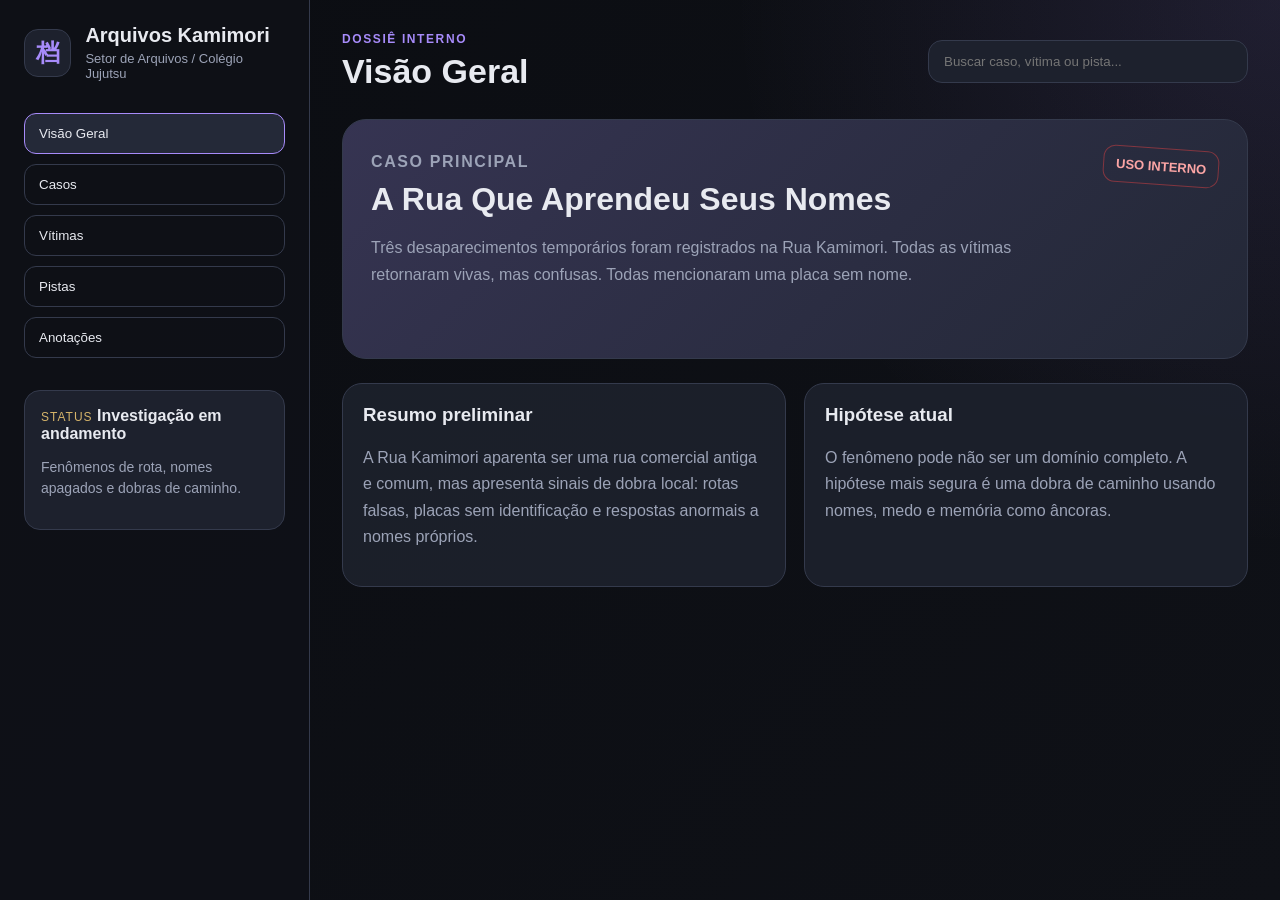
==== index.html @ 518b0f82 "teste 1" ====
<!DOCTYPE html>
<html lang="pt-BR">
<head>
  <meta charset="UTF-8" />
  <meta name="viewport" content="width=device-width, initial-scale=1.0" />
  <title>Arquivos Kamimori</title>
  <link rel="stylesheet" href="style.css" />
</head>
<body>
  <div class="page-shell">
    <aside class="sidebar">
      <div class="brand">
        <span class="brand-mark">档</span>
        <div>
          <h1>Arquivos Kamimori</h1>
          <p>Setor de Arquivos / Colégio Jujutsu</p>
        </div>
      </div>

      <nav class="menu">
        <button class="menu-btn active" data-view="overview">Visão Geral</button>
        <button class="menu-btn" data-view="cases">Casos</button>
        <button class="menu-btn" data-view="victims">Vítimas</button>
        <button class="menu-btn" data-view="clues">Pistas</button>
        <button class="menu-btn" data-view="notes">Anotações</button>
      </nav>

      <div class="status-card">
        <span class="status-label">Status</span>
        <strong>Investigação em andamento</strong>
        <p>Fenômenos de rota, nomes apagados e dobras de caminho.</p>
      </div>
    </aside>

    <main class="content">
      <header class="topbar">
        <div>
          <p class="eyebrow">Dossiê interno</p>
          <h2 id="view-title">Visão Geral</h2>
        </div>

        <div class="search-box">
          <input id="searchInput" type="text" placeholder="Buscar caso, vítima ou pista..." />
        </div>
      </header>

      <section id="overview" class="view active-view">
        <div class="hero-card">
          <div class="hero-text">
            <p class="eyebrow">Caso principal</p>
            <h3>A Rua Que Aprendeu Seus Nomes</h3>
            <p>
              Três desaparecimentos temporários foram registrados na Rua Kamimori.
              Todas as vítimas retornaram vivas, mas confusas. Todas mencionaram
              uma placa sem nome.
            </p>
          </div>
          <div class="hero-stamp">USO INTERNO</div>
        </div>

        <div class="grid two">
          <article class="panel">
            <h3>Resumo preliminar</h3>
            <p>
              A Rua Kamimori aparenta ser uma rua comercial antiga e comum, mas
              apresenta sinais de dobra local: rotas falsas, placas sem identificação
              e respostas anormais a nomes próprios.
            </p>
          </article>

          <article class="panel">
            <h3>Hipótese atual</h3>
            <p>
              O fenômeno pode não ser um domínio completo. A hipótese mais segura é
              uma dobra de caminho usando nomes, medo e memória como âncoras.
            </p>
          </article>
        </div>
      </section>

      <section id="cases" class="view">
        <div id="caseList" class="card-list"></div>
      </section>

      <section id="victims" class="view">
        <div id="victimList" class="card-list"></div>
      </section>

      <section id="clues" class="view">
        <div id="clueList" class="card-list"></div>
      </section>

      <section id="notes" class="view">
        <article class="document">
          <p class="eyebrow">Anotação recuperada</p>
          <h3>Papel encontrado nos restos da Loja Sem Nome</h3>

          <blockquote>
            Se esta anotação chegou até alguém,<br />
            a Rua Kamimori já começou a aprender.<br /><br />

            As dobras não são portas.<br />
            São erros de caminho.<br /><br />

            Se ouvir seu nome,<br />
            não responda.<br />
            Se vir uma placa vazia,<br />
            não siga sozinho.<br /><br />

            A loja não estava aqui ontem.<br />
            Hoje ela está.<br />
            Amanhã talvez esteja em outro lugar.
          </blockquote>

          <p>
            A anotação não parece ter sido produzida pela maldição. O texto é técnico,
            organizado e indica observação prévia do local.
          </p>
        </article>
      </section>
    </main>
  </div>

  <script src="script.js"></script>
</body>
</html>
---- style.css ----
:root {
  --bg: #0f1117;
  --bg-soft: #171a23;
  --panel: #1d212d;
  --panel-2: #242938;
  --text: #e8eaf0;
  --muted: #9ca3b7;
  --line: #343a4c;
  --accent: #a78bfa;
  --danger: #ef4444;
  --gold: #d6b46a;
}

* {
  box-sizing: border-box;
}

body {
  margin: 0;
  font-family: Arial, Helvetica, sans-serif;
  color: var(--text);
  background:
    radial-gradient(circle at top right, rgba(167, 139, 250, 0.12), transparent 35%),
    linear-gradient(135deg, #0b0d12, var(--bg));
  min-height: 100vh;
}

.page-shell {
  display: grid;
  grid-template-columns: 310px 1fr;
  min-height: 100vh;
}

.sidebar {
  border-right: 1px solid var(--line);
  background: rgba(15, 17, 23, 0.92);
  padding: 24px;
  position: sticky;
  top: 0;
  height: 100vh;
}

.brand {
  display: flex;
  gap: 14px;
  align-items: center;
  margin-bottom: 32px;
}

.brand-mark {
  width: 48px;
  height: 48px;
  display: grid;
  place-items: center;
  border: 1px solid var(--line);
  border-radius: 14px;
  background: var(--panel);
  color: var(--accent);
  font-size: 24px;
  font-weight: bold;
}

.brand h1 {
  margin: 0;
  font-size: 20px;
}

.brand p {
  margin: 4px 0 0;
  color: var(--muted);
  font-size: 13px;
}

.menu {
  display: grid;
  gap: 10px;
}

.menu-btn {
  border: 1px solid var(--line);
  background: transparent;
  color: var(--text);
  padding: 12px 14px;
  border-radius: 12px;
  text-align: left;
  cursor: pointer;
  transition: 0.2s;
}

.menu-btn:hover,
.menu-btn.active {
  background: var(--panel-2);
  border-color: var(--accent);
}

.status-card {
  margin-top: 32px;
  padding: 16px;
  border: 1px solid var(--line);
  border-radius: 16px;
  background: var(--panel);
}

.status-label {
  color: var(--gold);
  font-size: 12px;
  text-transform: uppercase;
  letter-spacing: 1px;
}

.status-card p {
  color: var(--muted);
  font-size: 14px;
  line-height: 1.5;
}

.content {
  padding: 32px;
}

.topbar {
  display: flex;
  justify-content: space-between;
  gap: 24px;
  align-items: center;
  margin-bottom: 28px;
}

.eyebrow {
  margin: 0 0 6px;
  color: var(--accent);
  text-transform: uppercase;
  letter-spacing: 1.6px;
  font-size: 12px;
  font-weight: bold;
}

h2, h3 {
  margin-top: 0;
}

#view-title {
  font-size: 34px;
  margin-bottom: 0;
}

.search-box input {
  width: 320px;
  max-width: 100%;
  padding: 13px 15px;
  border-radius: 14px;
  border: 1px solid var(--line);
  background: var(--panel);
  color: var(--text);
  outline: none;
}

.search-box input:focus {
  border-color: var(--accent);
}

.view {
  display: none;
}

.active-view {
  display: block;
}

.hero-card {
  min-height: 240px;
  padding: 28px;
  border-radius: 24px;
  border: 1px solid var(--line);
  background:
    linear-gradient(135deg, rgba(167, 139, 250, 0.18), rgba(36, 41, 56, 0.85)),
    var(--panel);
  display: flex;
  justify-content: space-between;
  gap: 24px;
  margin-bottom: 24px;
}

.hero-text {
  max-width: 680px;
}

.hero-text h3 {
  font-size: 32px;
  margin-bottom: 12px;
}

.hero-text p {
  color: var(--muted);
  font-size: 16px;
  line-height: 1.7;
}

.hero-stamp {
  align-self: flex-start;
  border: 1px solid rgba(239, 68, 68, 0.45);
  color: #fca5a5;
  padding: 10px 12px;
  border-radius: 12px;
  transform: rotate(4deg);
  font-weight: bold;
  font-size: 13px;
}

.grid.two {
  display: grid;
  grid-template-columns: repeat(2, 1fr);
  gap: 18px;
}

.panel,
.case-card,
.document {
  border: 1px solid var(--line);
  background: rgba(29, 33, 45, 0.88);
  border-radius: 20px;
  padding: 20px;
}

.panel p,
.case-card p,
.document p {
  color: var(--muted);
  line-height: 1.65;
}

.card-list {
  display: grid;
  gap: 16px;
}

.case-card {
  display: grid;
  gap: 10px;
}

.case-meta {
  display: flex;
  flex-wrap: wrap;
  gap: 8px;
}

.tag {
  display: inline-flex;
  padding: 5px 9px;
  border-radius: 999px;
  background: rgba(167, 139, 250, 0.14);
  border: 1px solid rgba(167, 139, 250, 0.35);
  color: #ddd6fe;
  font-size: 12px;
}

.danger {
  background: rgba(239, 68, 68, 0.12);
  border-color: rgba(239, 68, 68, 0.35);
  color: #fecaca;
}

.document blockquote {
  margin: 18px 0;
  padding: 18px;
  border-left: 4px solid var(--accent);
  background: #11131b;
  color: #e5e7eb;
  line-height: 1.7;
  border-radius: 10px;
}

@media (max-width: 880px) {
  .page-shell {
    grid-template-columns: 1fr;
  }

  .sidebar {
    position: relative;
    height: auto;
  }

  .topbar {
    flex-direction: column;
    align-items: stretch;
  }

  .search-box input {
    width: 100%;
  }

  .grid.two {
    grid-template-columns: 1fr;
  }

  .hero-card {
    flex-direction: column;
  }
}
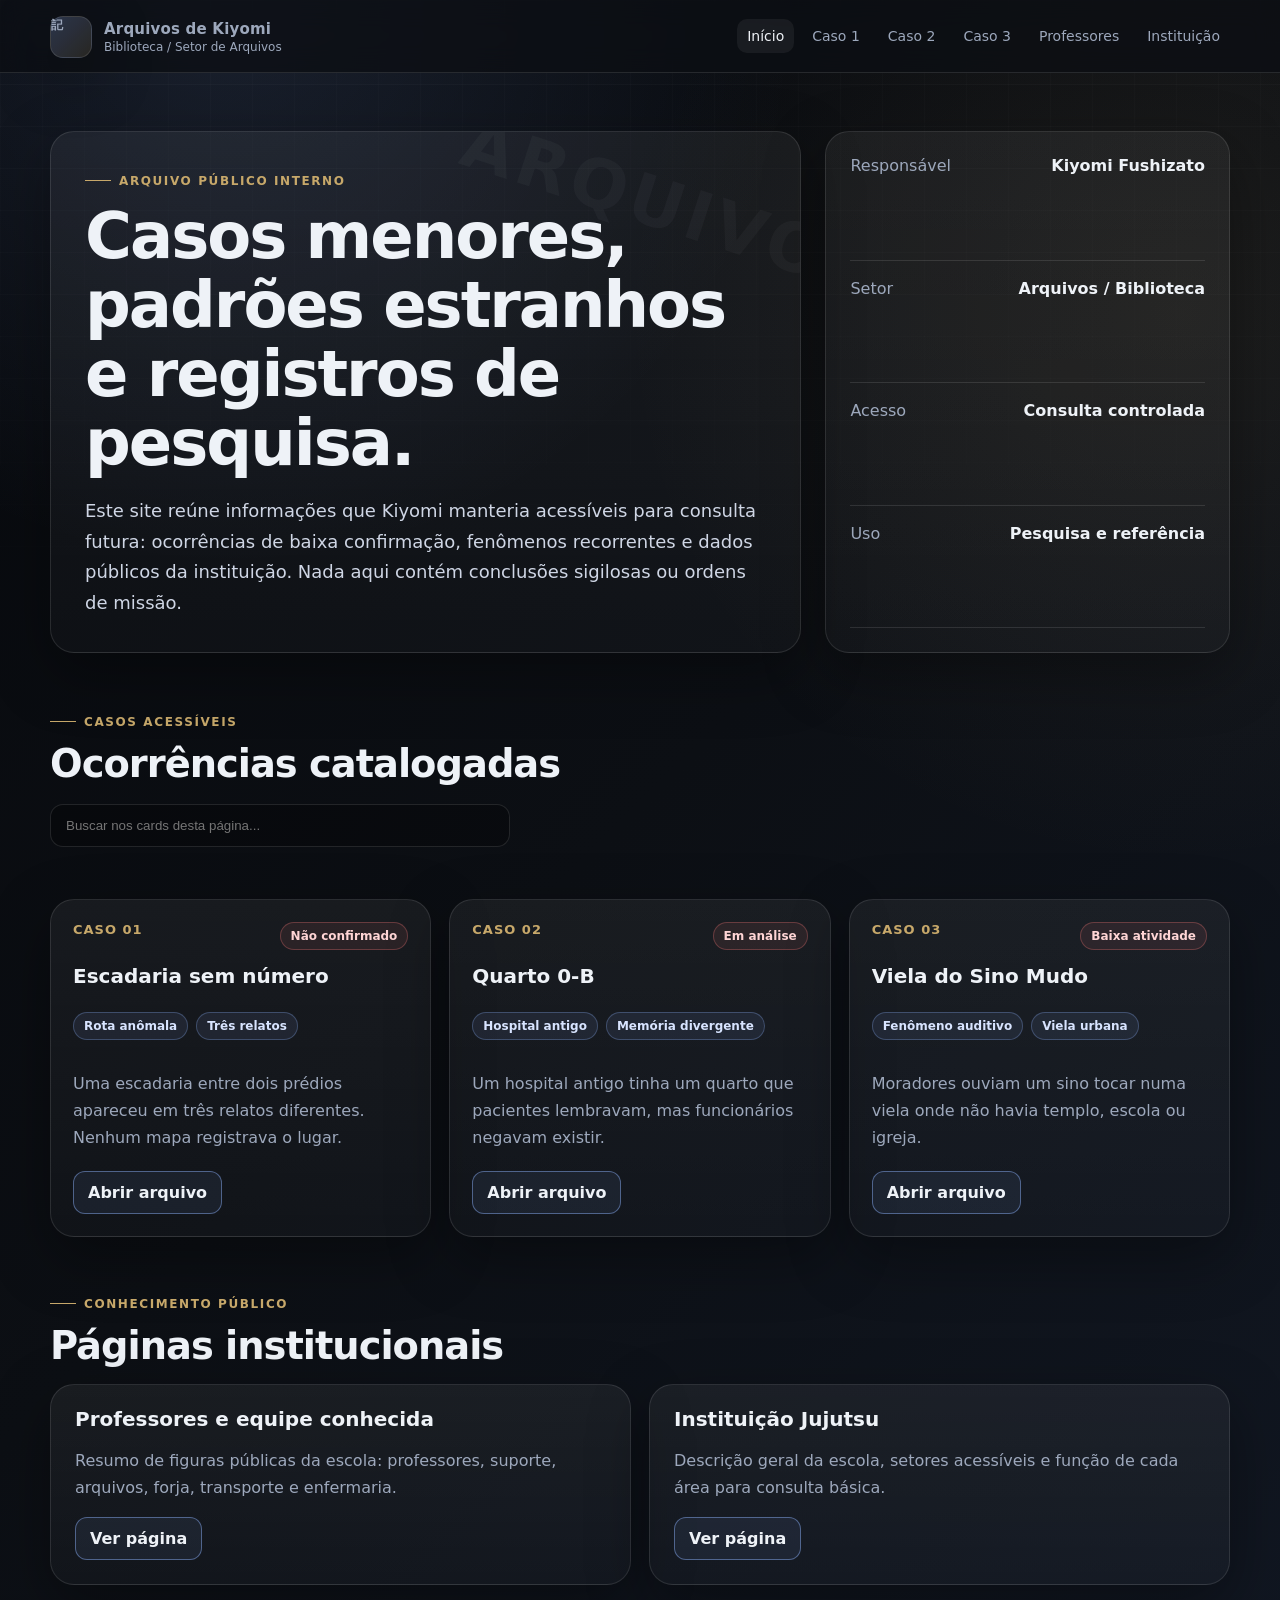
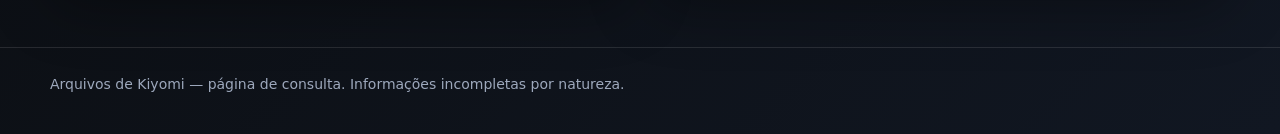
==== commit 457c0a56: "mais site" ====
--- a/index.html
+++ b/index.html
@@ -3,124 +3,121 @@
 <head>
   <meta charset="UTF-8" />
   <meta name="viewport" content="width=device-width, initial-scale=1.0" />
-  <title>Arquivos Kamimori</title>
-  <link rel="stylesheet" href="style.css" />
+  <title>Arquivos de Kiyomi</title>
+  <link rel="stylesheet" href="assets/css/style.css" />
 </head>
 <body>
-  <div class="page-shell">
-    <aside class="sidebar">
-      <div class="brand">
-        <span class="brand-mark">档</span>
-        <div>
-          <h1>Arquivos Kamimori</h1>
-          <p>Setor de Arquivos / Colégio Jujutsu</p>
-        </div>
+  <header class="top-nav">
+    <div class="nav-inner">
+      <a class="brand" href="index.html">
+        <span class="brand-mark">記</span>
+        <span><strong>Arquivos de Kiyomi</strong><span>Biblioteca / Setor de Arquivos</span></span>
+      </a>
+      <nav class="nav-links">
+        <a href="index.html">Início</a>
+        <a href="casos/escadaria-sem-numero.html">Caso 1</a>
+        <a href="casos/quarto-0b.html">Caso 2</a>
+        <a href="casos/viela-do-sino-mudo.html">Caso 3</a>
+        <a href="publico/professores.html">Professores</a>
+        <a href="publico/instituicao.html">Instituição</a>
+      </nav>
+    </div>
+  </header>
+
+  <main class="site-shell">
+    <section class="hero">
+      <div class="hero-card">
+        <p class="kicker">Arquivo público interno</p>
+        <h1>Casos menores, padrões estranhos e registros de pesquisa.</h1>
+        <p class="lead">
+          Este site reúne informações que Kiyomi manteria acessíveis para consulta futura:
+          ocorrências de baixa confirmação, fenômenos recorrentes e dados públicos da instituição.
+          Nada aqui contém conclusões sigilosas ou ordens de missão.
+        </p>
       </div>
 
-      <nav class="menu">
-        <button class="menu-btn active" data-view="overview">Visão Geral</button>
-        <button class="menu-btn" data-view="cases">Casos</button>
-        <button class="menu-btn" data-view="victims">Vítimas</button>
-        <button class="menu-btn" data-view="clues">Pistas</button>
-        <button class="menu-btn" data-view="notes">Anotações</button>
-      </nav>
+      <aside class="side-card">
+        <div class="status-line"><span>Responsável</span><span>Kiyomi Fushizato</span></div>
+        <div class="status-line"><span>Setor</span><span>Arquivos / Biblioteca</span></div>
+        <div class="status-line"><span>Acesso</span><span>Consulta controlada</span></div>
+        <div class="status-line"><span>Uso</span><span>Pesquisa e referência</span></div>
+      </aside>
+    </section>
 
-      <div class="status-card">
-        <span class="status-label">Status</span>
-        <strong>Investigação em andamento</strong>
-        <p>Fenômenos de rota, nomes apagados e dobras de caminho.</p>
+    <section class="section">
+      <p class="kicker">Casos acessíveis</p>
+      <h2>Ocorrências catalogadas</h2>
+      <div class="search-wrap">
+        <input data-search type="text" placeholder="Buscar nos cards desta página..." />
       </div>
-    </aside>
+    </section>
 
-    <main class="content">
-      <header class="topbar">
-        <div>
-          <p class="eyebrow">Dossiê interno</p>
-          <h2 id="view-title">Visão Geral</h2>
+    <section class="section grid three">
+      <article class="case-card" data-search-card>
+        <div class="card-top">
+          <span class="case-id">CASO 01</span>
+          <span class="tag warn">Não confirmado</span>
         </div>
+        <h3>Escadaria sem número</h3>
+        <div class="tag-row">
+          <span class="tag">Rota anômala</span>
+          <span class="tag">Três relatos</span>
+        </div>
+        <p>Uma escadaria entre dois prédios apareceu em três relatos diferentes. Nenhum mapa registrava o lugar.</p>
+        <a class="btn" href="casos/escadaria-sem-numero.html">Abrir arquivo</a>
+      </article>
 
-        <div class="search-box">
-          <input id="searchInput" type="text" placeholder="Buscar caso, vítima ou pista..." />
+      <article class="case-card" data-search-card>
+        <div class="card-top">
+          <span class="case-id">CASO 02</span>
+          <span class="tag warn">Em análise</span>
         </div>
-      </header>
+        <h3>Quarto 0-B</h3>
+        <div class="tag-row">
+          <span class="tag">Hospital antigo</span>
+          <span class="tag">Memória divergente</span>
+        </div>
+        <p>Um hospital antigo tinha um quarto que pacientes lembravam, mas funcionários negavam existir.</p>
+        <a class="btn" href="casos/quarto-0b.html">Abrir arquivo</a>
+      </article>
 
-      <section id="overview" class="view active-view">
-        <div class="hero-card">
-          <div class="hero-text">
-            <p class="eyebrow">Caso principal</p>
-            <h3>A Rua Que Aprendeu Seus Nomes</h3>
-            <p>
-              Três desaparecimentos temporários foram registrados na Rua Kamimori.
-              Todas as vítimas retornaram vivas, mas confusas. Todas mencionaram
-              uma placa sem nome.
-            </p>
-          </div>
-          <div class="hero-stamp">USO INTERNO</div>
+      <article class="case-card" data-search-card>
+        <div class="card-top">
+          <span class="case-id">CASO 03</span>
+          <span class="tag warn">Baixa atividade</span>
         </div>
+        <h3>Viela do Sino Mudo</h3>
+        <div class="tag-row">
+          <span class="tag">Fenômeno auditivo</span>
+          <span class="tag">Viela urbana</span>
+        </div>
+        <p>Moradores ouviam um sino tocar numa viela onde não havia templo, escola ou igreja.</p>
+        <a class="btn" href="casos/viela-do-sino-mudo.html">Abrir arquivo</a>
+      </article>
+    </section>
 
-        <div class="grid two">
-          <article class="panel">
-            <h3>Resumo preliminar</h3>
-            <p>
-              A Rua Kamimori aparenta ser uma rua comercial antiga e comum, mas
-              apresenta sinais de dobra local: rotas falsas, placas sem identificação
-              e respostas anormais a nomes próprios.
-            </p>
-          </article>
+    <section class="section">
+      <p class="kicker">Conhecimento público</p>
+      <h2>Páginas institucionais</h2>
+      <div class="grid two">
+        <article class="panel" data-search-card>
+          <h3>Professores e equipe conhecida</h3>
+          <p>Resumo de figuras públicas da escola: professores, suporte, arquivos, forja, transporte e enfermaria.</p>
+          <a class="btn" href="publico/professores.html">Ver página</a>
+        </article>
+        <article class="panel" data-search-card>
+          <h3>Instituição Jujutsu</h3>
+          <p>Descrição geral da escola, setores acessíveis e função de cada área para consulta básica.</p>
+          <a class="btn" href="publico/instituicao.html">Ver página</a>
+        </article>
+      </div>
+    </section>
+  </main>
 
-          <article class="panel">
-            <h3>Hipótese atual</h3>
-            <p>
-              O fenômeno pode não ser um domínio completo. A hipótese mais segura é
-              uma dobra de caminho usando nomes, medo e memória como âncoras.
-            </p>
-          </article>
-        </div>
-      </section>
+  <footer class="footer">
+    <div class="site-shell">Arquivos de Kiyomi — página de consulta. Informações incompletas por natureza.</div>
+  </footer>
 
-      <section id="cases" class="view">
-        <div id="caseList" class="card-list"></div>
-      </section>
-
-      <section id="victims" class="view">
-        <div id="victimList" class="card-list"></div>
-      </section>
-
-      <section id="clues" class="view">
-        <div id="clueList" class="card-list"></div>
-      </section>
-
-      <section id="notes" class="view">
-        <article class="document">
-          <p class="eyebrow">Anotação recuperada</p>
-          <h3>Papel encontrado nos restos da Loja Sem Nome</h3>
-
-          <blockquote>
-            Se esta anotação chegou até alguém,<br />
-            a Rua Kamimori já começou a aprender.<br /><br />
-
-            As dobras não são portas.<br />
-            São erros de caminho.<br /><br />
-
-            Se ouvir seu nome,<br />
-            não responda.<br />
-            Se vir uma placa vazia,<br />
-            não siga sozinho.<br /><br />
-
-            A loja não estava aqui ontem.<br />
-            Hoje ela está.<br />
-            Amanhã talvez esteja em outro lugar.
-          </blockquote>
-
-          <p>
-            A anotação não parece ter sido produzida pela maldição. O texto é técnico,
-            organizado e indica observação prévia do local.
-          </p>
-        </article>
-      </section>
-    </main>
-  </div>
-
-  <script src="script.js"></script>
+  <script src="assets/js/app.js"></script>
 </body>
 </html>
--- a/assets/css/style.css
+++ b/assets/css/style.css
@@ -0,0 +1,378 @@
+:root {
+  --bg: #0c0f14;
+  --bg2: #121722;
+  --panel: #181f2c;
+  --panel2: #202838;
+  --paper: #e8dfcf;
+  --paper-dark: #cdbf9c;
+  --text: #eef2f7;
+  --muted: #9da8bc;
+  --line: rgba(255,255,255,.11);
+  --accent: #8fb3ff;
+  --accent2: #c7a86a;
+  --danger: #d96b6b;
+  --ok: #80d6a3;
+  --shadow: 0 20px 60px rgba(0,0,0,.35);
+}
+
+* { box-sizing: border-box; }
+
+html { scroll-behavior: smooth; }
+
+body {
+  margin: 0;
+  min-height: 100vh;
+  font-family: Inter, system-ui, -apple-system, BlinkMacSystemFont, "Segoe UI", sans-serif;
+  color: var(--text);
+  background:
+    radial-gradient(circle at 18% 0%, rgba(143,179,255,.13), transparent 28%),
+    radial-gradient(circle at 92% 18%, rgba(199,168,106,.09), transparent 30%),
+    linear-gradient(135deg, #07090d 0%, var(--bg) 48%, #111722 100%);
+}
+
+body::before {
+  content: "";
+  position: fixed;
+  inset: 0;
+  pointer-events: none;
+  background-image:
+    linear-gradient(rgba(255,255,255,.035) 1px, transparent 1px),
+    linear-gradient(90deg, rgba(255,255,255,.025) 1px, transparent 1px);
+  background-size: 42px 42px;
+  mask-image: linear-gradient(to bottom, rgba(0,0,0,.7), transparent 80%);
+}
+
+.site-shell {
+  width: min(1180px, calc(100% - 36px));
+  margin: 0 auto;
+}
+
+.top-nav {
+  position: sticky;
+  top: 0;
+  z-index: 10;
+  backdrop-filter: blur(14px);
+  background: rgba(12,15,20,.78);
+  border-bottom: 1px solid var(--line);
+}
+
+.nav-inner {
+  width: min(1180px, calc(100% - 36px));
+  margin: 0 auto;
+  min-height: 72px;
+  display: flex;
+  align-items: center;
+  justify-content: space-between;
+  gap: 18px;
+}
+
+.brand {
+  display: flex;
+  align-items: center;
+  gap: 12px;
+  text-decoration: none;
+  color: var(--text);
+}
+
+.brand-mark {
+  width: 42px;
+  height: 42px;
+  border-radius: 13px;
+  display: grid;
+  place-items: center;
+  background: linear-gradient(135deg, rgba(143,179,255,.23), rgba(199,168,106,.15));
+  border: 1px solid var(--line);
+  color: var(--accent);
+  font-weight: 900;
+  box-shadow: var(--shadow);
+}
+
+.brand strong { display: block; font-size: 15px; letter-spacing: .2px; }
+.brand span { display: block; font-size: 12px; color: var(--muted); margin-top: 2px; }
+
+.nav-links {
+  display: flex;
+  align-items: center;
+  gap: 8px;
+  flex-wrap: wrap;
+  justify-content: flex-end;
+}
+
+.nav-links a {
+  color: var(--muted);
+  text-decoration: none;
+  font-size: 14px;
+  padding: 9px 10px;
+  border-radius: 10px;
+  transition: .18s ease;
+}
+
+.nav-links a:hover,
+.nav-links a.active {
+  color: var(--text);
+  background: rgba(255,255,255,.06);
+}
+
+.hero {
+  padding: 58px 0 28px;
+  display: grid;
+  grid-template-columns: minmax(0, 1.3fr) minmax(320px, .7fr);
+  gap: 24px;
+  align-items: stretch;
+}
+
+.hero-card,
+.side-card,
+.panel,
+.case-card,
+.dossier,
+.table-card {
+  border: 1px solid var(--line);
+  background: linear-gradient(180deg, rgba(255,255,255,.055), rgba(255,255,255,.025));
+  border-radius: 24px;
+  box-shadow: var(--shadow);
+}
+
+.hero-card {
+  padding: 34px;
+  position: relative;
+  overflow: hidden;
+}
+
+.hero-card::after {
+  content: "ARQUIVO";
+  position: absolute;
+  right: -35px;
+  top: 28px;
+  transform: rotate(18deg);
+  font-size: 68px;
+  font-weight: 900;
+  color: rgba(255,255,255,.035);
+  letter-spacing: 4px;
+}
+
+.kicker {
+  display: inline-flex;
+  align-items: center;
+  gap: 8px;
+  color: var(--accent2);
+  font-size: 12px;
+  font-weight: 800;
+  letter-spacing: 1.6px;
+  text-transform: uppercase;
+  margin: 0 0 14px;
+}
+
+.kicker::before {
+  content: "";
+  width: 26px;
+  height: 1px;
+  background: var(--accent2);
+}
+
+h1, h2, h3 { margin: 0; line-height: 1.08; }
+h1 { font-size: clamp(34px, 5vw, 64px); letter-spacing: -2px; }
+h2 { font-size: clamp(26px, 3vw, 42px); letter-spacing: -1px; margin-bottom: 18px; }
+h3 { font-size: 20px; margin-bottom: 10px; }
+
+.lead {
+  color: #cfd6e5;
+  font-size: 18px;
+  line-height: 1.7;
+  max-width: 760px;
+  margin: 18px 0 0;
+}
+
+.side-card {
+  padding: 24px;
+  display: grid;
+  gap: 18px;
+}
+
+.status-line {
+  display: flex;
+  justify-content: space-between;
+  gap: 14px;
+  padding-bottom: 14px;
+  border-bottom: 1px solid var(--line);
+}
+
+.status-line span:first-child { color: var(--muted); }
+.status-line span:last-child { color: var(--text); font-weight: 700; text-align: right; }
+
+.section { padding: 26px 0; }
+
+.grid {
+  display: grid;
+  gap: 18px;
+}
+
+.grid.three { grid-template-columns: repeat(3, 1fr); }
+.grid.two { grid-template-columns: repeat(2, 1fr); }
+
+.panel { padding: 24px; }
+.panel p, .case-card p, .dossier p, .dossier li, .table-card p {
+  color: var(--muted);
+  line-height: 1.7;
+}
+
+.case-card {
+  padding: 22px;
+  display: flex;
+  flex-direction: column;
+  min-height: 250px;
+}
+
+.case-card .card-top {
+  display: flex;
+  justify-content: space-between;
+  gap: 12px;
+  align-items: flex-start;
+  margin-bottom: 16px;
+}
+
+.case-id {
+  color: var(--accent2);
+  font-weight: 900;
+  font-size: 13px;
+  letter-spacing: 1px;
+}
+
+.case-card p { margin-bottom: 20px; }
+
+.tag-row { display: flex; flex-wrap: wrap; gap: 8px; margin: 14px 0; }
+.tag {
+  display: inline-flex;
+  align-items: center;
+  border: 1px solid rgba(143,179,255,.28);
+  background: rgba(143,179,255,.09);
+  color: #d8e4ff;
+  border-radius: 999px;
+  padding: 6px 10px;
+  font-size: 12px;
+  font-weight: 700;
+}
+.tag.warn { border-color: rgba(217,107,107,.35); background: rgba(217,107,107,.10); color: #ffd5d5; }
+.tag.ok { border-color: rgba(128,214,163,.35); background: rgba(128,214,163,.10); color: #d7ffe5; }
+
+.btn {
+  margin-top: auto;
+  display: inline-flex;
+  width: fit-content;
+  align-items: center;
+  justify-content: center;
+  gap: 8px;
+  color: var(--text);
+  text-decoration: none;
+  border: 1px solid rgba(143,179,255,.45);
+  border-radius: 12px;
+  padding: 11px 14px;
+  background: rgba(143,179,255,.08);
+  font-weight: 800;
+  transition: .18s ease;
+}
+.btn:hover { transform: translateY(-1px); background: rgba(143,179,255,.14); }
+
+.page-title { padding: 48px 0 20px; }
+.page-title .lead { max-width: 850px; }
+
+.dossier {
+  padding: 28px;
+  margin: 20px 0 32px;
+}
+
+.dossier-header {
+  border-bottom: 1px solid var(--line);
+  padding-bottom: 20px;
+  margin-bottom: 22px;
+  display: flex;
+  justify-content: space-between;
+  gap: 18px;
+}
+
+.dossier-code {
+  font-family: ui-monospace, SFMono-Regular, Menlo, Consolas, monospace;
+  color: var(--accent2);
+  font-size: 13px;
+  font-weight: 900;
+}
+
+.meta-grid {
+  display: grid;
+  grid-template-columns: repeat(4, 1fr);
+  gap: 10px;
+  margin: 18px 0 22px;
+}
+
+.meta-item {
+  border: 1px solid var(--line);
+  border-radius: 16px;
+  background: rgba(0,0,0,.18);
+  padding: 14px;
+}
+
+.meta-item span { display: block; color: var(--muted); font-size: 12px; margin-bottom: 6px; }
+.meta-item strong { display: block; color: var(--text); font-size: 14px; }
+
+.note-box {
+  border: 1px solid rgba(199,168,106,.35);
+  background: rgba(199,168,106,.08);
+  border-radius: 18px;
+  padding: 18px;
+  margin: 18px 0;
+}
+
+.quote {
+  padding: 18px;
+  border-left: 4px solid var(--accent);
+  background: rgba(0,0,0,.2);
+  border-radius: 14px;
+  color: #dce5f7;
+  line-height: 1.7;
+}
+
+.table-card { padding: 22px; overflow-x: auto; }
+table { width: 100%; border-collapse: collapse; min-width: 680px; }
+th, td { text-align: left; padding: 14px; border-bottom: 1px solid var(--line); vertical-align: top; }
+th { color: var(--accent2); font-size: 12px; letter-spacing: 1px; text-transform: uppercase; }
+td { color: var(--muted); line-height: 1.55; }
+
+.footer {
+  border-top: 1px solid var(--line);
+  margin-top: 36px;
+  padding: 28px 0 42px;
+  color: var(--muted);
+  font-size: 14px;
+}
+
+.search-wrap {
+  display: flex;
+  gap: 10px;
+  margin: 20px 0 0;
+}
+
+.search-wrap input {
+  width: min(460px, 100%);
+  border: 1px solid var(--line);
+  background: rgba(0,0,0,.25);
+  color: var(--text);
+  padding: 13px 15px;
+  border-radius: 13px;
+  outline: none;
+}
+
+.search-wrap input:focus { border-color: var(--accent); }
+
+@media (max-width: 900px) {
+  .hero, .grid.three, .grid.two { grid-template-columns: 1fr; }
+  .nav-inner { align-items: flex-start; flex-direction: column; padding: 14px 0; }
+  .nav-links { justify-content: flex-start; }
+  .meta-grid { grid-template-columns: repeat(2, 1fr); }
+}
+
+@media (max-width: 560px) {
+  .site-shell, .nav-inner { width: min(100% - 24px, 1180px); }
+  .hero-card, .dossier { padding: 22px; }
+  .meta-grid { grid-template-columns: 1fr; }
+  h1 { font-size: 38px; }
+}
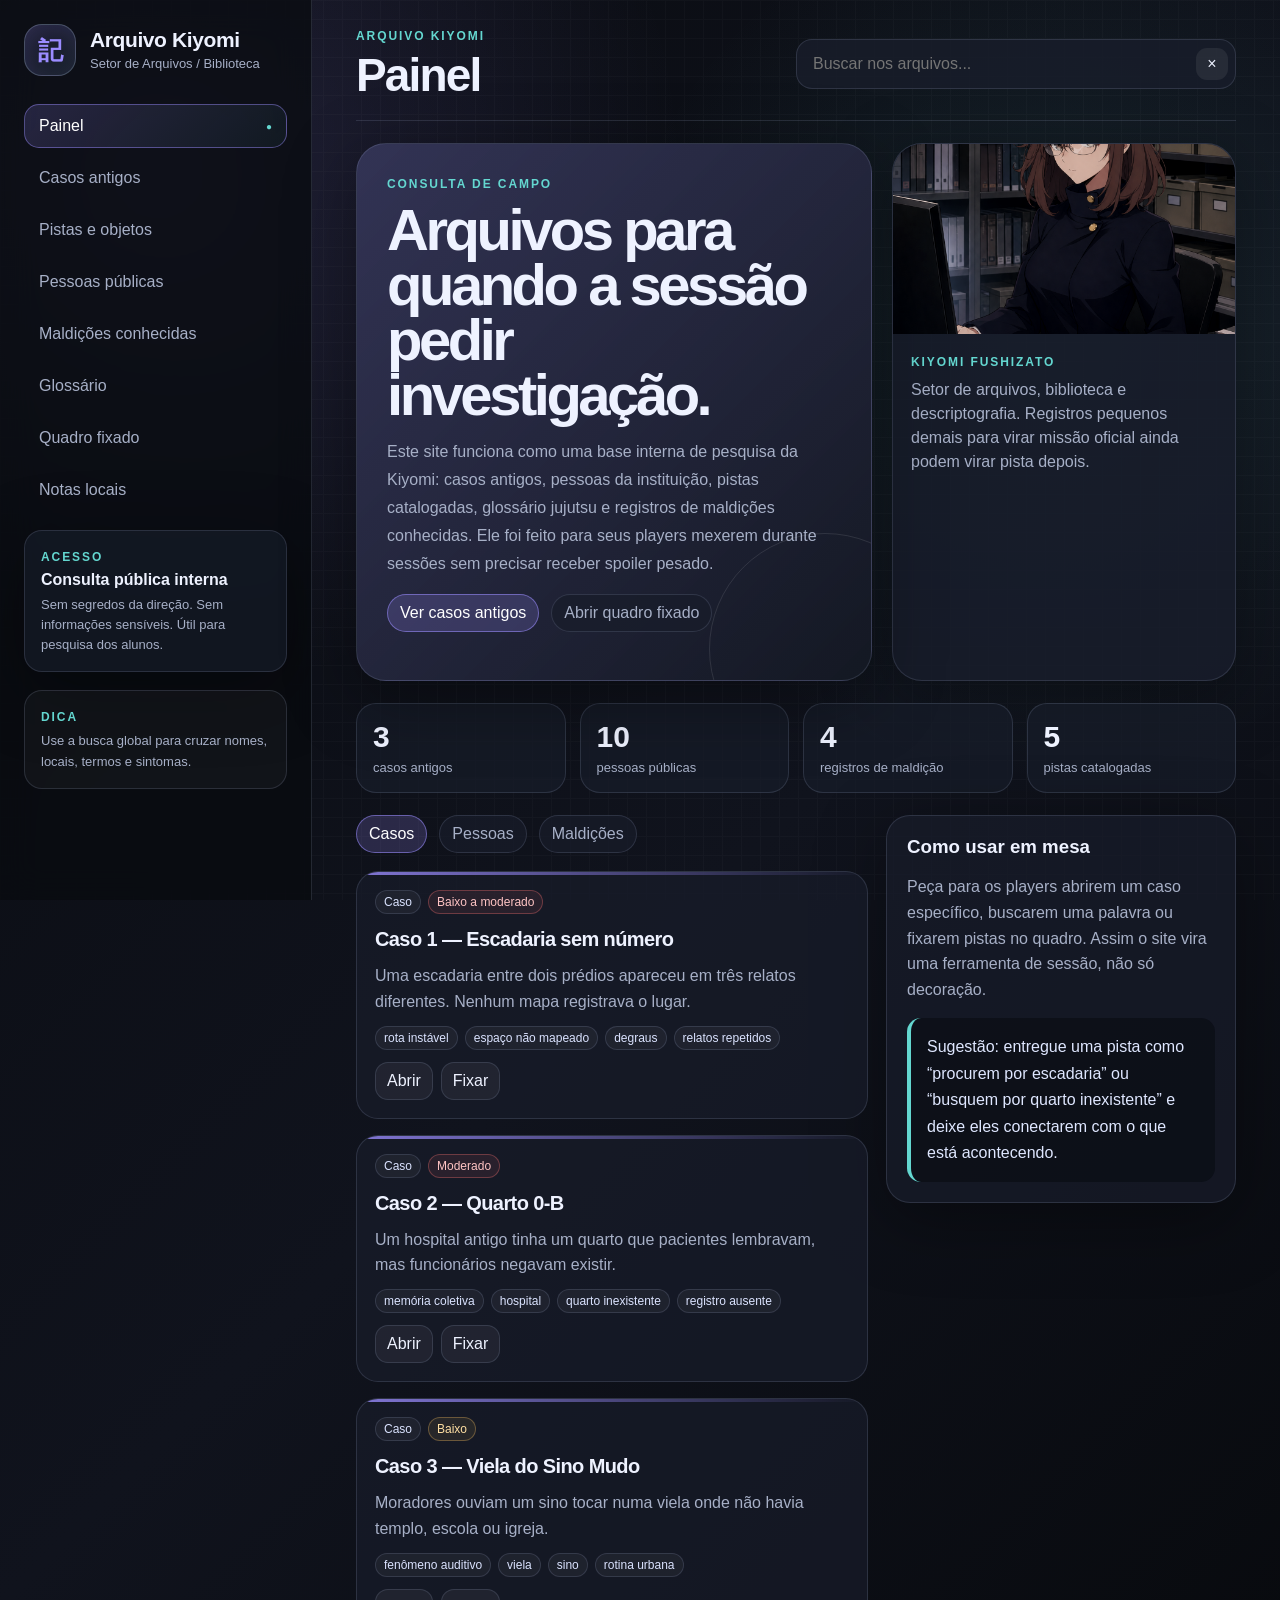
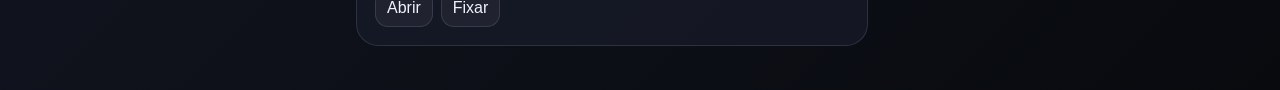
==== commit d4ed673b: "tentar abrangir?" ====
--- a/index.html
+++ b/index.html
@@ -3,121 +3,70 @@
 <head>
   <meta charset="UTF-8" />
   <meta name="viewport" content="width=device-width, initial-scale=1.0" />
-  <title>Arquivos de Kiyomi</title>
+  <title>Arquivo Kiyomi — Colégio Jujutsu</title>
   <link rel="stylesheet" href="assets/css/style.css" />
 </head>
 <body>
-  <header class="top-nav">
-    <div class="nav-inner">
-      <a class="brand" href="index.html">
-        <span class="brand-mark">記</span>
-        <span><strong>Arquivos de Kiyomi</strong><span>Biblioteca / Setor de Arquivos</span></span>
-      </a>
-      <nav class="nav-links">
-        <a href="index.html">Início</a>
-        <a href="casos/escadaria-sem-numero.html">Caso 1</a>
-        <a href="casos/quarto-0b.html">Caso 2</a>
-        <a href="casos/viela-do-sino-mudo.html">Caso 3</a>
-        <a href="publico/professores.html">Professores</a>
-        <a href="publico/instituicao.html">Instituição</a>
-      </nav>
-    </div>
-  </header>
-
-  <main class="site-shell">
-    <section class="hero">
-      <div class="hero-card">
-        <p class="kicker">Arquivo público interno</p>
-        <h1>Casos menores, padrões estranhos e registros de pesquisa.</h1>
-        <p class="lead">
-          Este site reúne informações que Kiyomi manteria acessíveis para consulta futura:
-          ocorrências de baixa confirmação, fenômenos recorrentes e dados públicos da instituição.
-          Nada aqui contém conclusões sigilosas ou ordens de missão.
-        </p>
+  <div class="noise"></div>
+  <div class="app-shell">
+    <aside class="sidebar" id="sidebar">
+      <div class="brand">
+        <div class="brand-mark">記</div>
+        <div>
+          <h1>Arquivo Kiyomi</h1>
+          <p>Setor de Arquivos / Biblioteca</p>
+        </div>
       </div>
 
-      <aside class="side-card">
-        <div class="status-line"><span>Responsável</span><span>Kiyomi Fushizato</span></div>
-        <div class="status-line"><span>Setor</span><span>Arquivos / Biblioteca</span></div>
-        <div class="status-line"><span>Acesso</span><span>Consulta controlada</span></div>
-        <div class="status-line"><span>Uso</span><span>Pesquisa e referência</span></div>
-      </aside>
-    </section>
+      <button class="mobile-close" id="closeSidebar">Fechar</button>
 
-    <section class="section">
-      <p class="kicker">Casos acessíveis</p>
-      <h2>Ocorrências catalogadas</h2>
-      <div class="search-wrap">
-        <input data-search type="text" placeholder="Buscar nos cards desta página..." />
+      <nav class="nav-list" id="navList">
+        <a href="#/inicio" class="nav-link" data-route="inicio">Painel</a>
+        <a href="#/casos" class="nav-link" data-route="casos">Casos antigos</a>
+        <a href="#/pistas" class="nav-link" data-route="pistas">Pistas e objetos</a>
+        <a href="#/pessoas" class="nav-link" data-route="pessoas">Pessoas públicas</a>
+        <a href="#/maldições" class="nav-link" data-route="maldições">Maldições conhecidas</a>
+        <a href="#/glossario" class="nav-link" data-route="glossario">Glossário</a>
+        <a href="#/quadro" class="nav-link" data-route="quadro">Quadro fixado</a>
+        <a href="#/notas" class="nav-link" data-route="notas">Notas locais</a>
+      </nav>
+
+      <div class="sidebar-card">
+        <span class="mini-label">Acesso</span>
+        <strong>Consulta pública interna</strong>
+        <p>Sem segredos da direção. Sem informações sensíveis. Útil para pesquisa dos alunos.</p>
       </div>
-    </section>
 
-    <section class="section grid three">
-      <article class="case-card" data-search-card>
-        <div class="card-top">
-          <span class="case-id">CASO 01</span>
-          <span class="tag warn">Não confirmado</span>
+      <div class="sidebar-card compact">
+        <span class="mini-label">Dica</span>
+        <p>Use a busca global para cruzar nomes, locais, termos e sintomas.</p>
+      </div>
+    </aside>
+
+    <main class="main">
+      <header class="topbar">
+        <button class="hamburger" id="openSidebar">☰</button>
+        <div>
+          <span class="mini-label" id="routeKicker">Dossiê</span>
+          <h2 id="pageTitle">Painel</h2>
         </div>
-        <h3>Escadaria sem número</h3>
-        <div class="tag-row">
-          <span class="tag">Rota anômala</span>
-          <span class="tag">Três relatos</span>
+        <div class="global-search">
+          <input id="globalSearch" type="search" placeholder="Buscar nos arquivos..." autocomplete="off" />
+          <button id="clearSearch" title="Limpar busca">×</button>
         </div>
-        <p>Uma escadaria entre dois prédios apareceu em três relatos diferentes. Nenhum mapa registrava o lugar.</p>
-        <a class="btn" href="casos/escadaria-sem-numero.html">Abrir arquivo</a>
-      </article>
+      </header>
 
-      <article class="case-card" data-search-card>
-        <div class="card-top">
-          <span class="case-id">CASO 02</span>
-          <span class="tag warn">Em análise</span>
-        </div>
-        <h3>Quarto 0-B</h3>
-        <div class="tag-row">
-          <span class="tag">Hospital antigo</span>
-          <span class="tag">Memória divergente</span>
-        </div>
-        <p>Um hospital antigo tinha um quarto que pacientes lembravam, mas funcionários negavam existir.</p>
-        <a class="btn" href="casos/quarto-0b.html">Abrir arquivo</a>
-      </article>
+      <section id="searchResults" class="search-results hidden"></section>
+      <section id="viewRoot" class="view-root"></section>
+    </main>
+  </div>
 
-      <article class="case-card" data-search-card>
-        <div class="card-top">
-          <span class="case-id">CASO 03</span>
-          <span class="tag warn">Baixa atividade</span>
-        </div>
-        <h3>Viela do Sino Mudo</h3>
-        <div class="tag-row">
-          <span class="tag">Fenômeno auditivo</span>
-          <span class="tag">Viela urbana</span>
-        </div>
-        <p>Moradores ouviam um sino tocar numa viela onde não havia templo, escola ou igreja.</p>
-        <a class="btn" href="casos/viela-do-sino-mudo.html">Abrir arquivo</a>
-      </article>
-    </section>
+  <dialog id="detailDialog" class="detail-dialog">
+    <button class="dialog-close" id="dialogClose">×</button>
+    <div id="dialogContent"></div>
+  </dialog>
 
-    <section class="section">
-      <p class="kicker">Conhecimento público</p>
-      <h2>Páginas institucionais</h2>
-      <div class="grid two">
-        <article class="panel" data-search-card>
-          <h3>Professores e equipe conhecida</h3>
-          <p>Resumo de figuras públicas da escola: professores, suporte, arquivos, forja, transporte e enfermaria.</p>
-          <a class="btn" href="publico/professores.html">Ver página</a>
-        </article>
-        <article class="panel" data-search-card>
-          <h3>Instituição Jujutsu</h3>
-          <p>Descrição geral da escola, setores acessíveis e função de cada área para consulta básica.</p>
-          <a class="btn" href="publico/instituicao.html">Ver página</a>
-        </article>
-      </div>
-    </section>
-  </main>
-
-  <footer class="footer">
-    <div class="site-shell">Arquivos de Kiyomi — página de consulta. Informações incompletas por natureza.</div>
-  </footer>
-
+  <script src="assets/js/data.js"></script>
   <script src="assets/js/app.js"></script>
 </body>
 </html>
--- a/assets/css/style.css
+++ b/assets/css/style.css
@@ -1,378 +1,205 @@
 :root {
-  --bg: #0c0f14;
-  --bg2: #121722;
-  --panel: #181f2c;
-  --panel2: #202838;
-  --paper: #e8dfcf;
-  --paper-dark: #cdbf9c;
-  --text: #eef2f7;
-  --muted: #9da8bc;
-  --line: rgba(255,255,255,.11);
-  --accent: #8fb3ff;
-  --accent2: #c7a86a;
-  --danger: #d96b6b;
-  --ok: #80d6a3;
-  --shadow: 0 20px 60px rgba(0,0,0,.35);
+  --bg: #0b0d12;
+  --bg2: #111520;
+  --panel: rgba(24, 29, 42, .86);
+  --panel-solid: #181d2a;
+  --panel2: rgba(34, 40, 58, .9);
+  --line: rgba(172, 188, 224, .16);
+  --line-strong: rgba(172, 188, 224, .32);
+  --text: #eef2ff;
+  --muted: #a7b0c7;
+  --faint: #75809a;
+  --accent: #9b8cff;
+  --accent2: #64d7d0;
+  --warn: #e7b65c;
+  --danger: #f16d6d;
+  --ok: #80d28f;
+  --shadow: 0 18px 70px rgba(0,0,0,.35);
+  --radius: 22px;
 }
 
 * { box-sizing: border-box; }
-
 html { scroll-behavior: smooth; }
-
 body {
   margin: 0;
   min-height: 100vh;
-  font-family: Inter, system-ui, -apple-system, BlinkMacSystemFont, "Segoe UI", sans-serif;
+  background:
+    radial-gradient(circle at 12% 10%, rgba(155,140,255,.16), transparent 28%),
+    radial-gradient(circle at 82% 20%, rgba(100,215,208,.10), transparent 26%),
+    linear-gradient(135deg, #090b10, #10131d 54%, #080a0e);
   color: var(--text);
-  background:
-    radial-gradient(circle at 18% 0%, rgba(143,179,255,.13), transparent 28%),
-    radial-gradient(circle at 92% 18%, rgba(199,168,106,.09), transparent 30%),
-    linear-gradient(135deg, #07090d 0%, var(--bg) 48%, #111722 100%);
-}
-
-body::before {
-  content: "";
+  font-family: Inter, Arial, Helvetica, sans-serif;
+}
+button, input, textarea, select { font: inherit; }
+button { color: inherit; }
+.noise {
+  pointer-events: none;
   position: fixed;
   inset: 0;
-  pointer-events: none;
-  background-image:
-    linear-gradient(rgba(255,255,255,.035) 1px, transparent 1px),
-    linear-gradient(90deg, rgba(255,255,255,.025) 1px, transparent 1px);
-  background-size: 42px 42px;
-  mask-image: linear-gradient(to bottom, rgba(0,0,0,.7), transparent 80%);
-}
-
-.site-shell {
-  width: min(1180px, calc(100% - 36px));
-  margin: 0 auto;
-}
-
-.top-nav {
+  opacity: .025;
+  background-image: linear-gradient(90deg, #fff 1px, transparent 1px), linear-gradient(#fff 1px, transparent 1px);
+  background-size: 19px 19px;
+  z-index: 0;
+}
+.app-shell { position: relative; z-index: 1; display: grid; grid-template-columns: 312px 1fr; min-height: 100vh; }
+.sidebar {
   position: sticky;
   top: 0;
-  z-index: 10;
-  backdrop-filter: blur(14px);
-  background: rgba(12,15,20,.78);
-  border-bottom: 1px solid var(--line);
-}
-
-.nav-inner {
-  width: min(1180px, calc(100% - 36px));
-  margin: 0 auto;
-  min-height: 72px;
-  display: flex;
-  align-items: center;
-  justify-content: space-between;
-  gap: 18px;
-}
-
-.brand {
-  display: flex;
-  align-items: center;
-  gap: 12px;
-  text-decoration: none;
-  color: var(--text);
-}
-
+  height: 100vh;
+  padding: 24px;
+  border-right: 1px solid var(--line);
+  background: rgba(9, 11, 16, .74);
+  backdrop-filter: blur(18px);
+  overflow-y: auto;
+}
+.brand { display: flex; align-items: center; gap: 14px; margin-bottom: 28px; }
 .brand-mark {
-  width: 42px;
-  height: 42px;
-  border-radius: 13px;
-  display: grid;
-  place-items: center;
-  background: linear-gradient(135deg, rgba(143,179,255,.23), rgba(199,168,106,.15));
-  border: 1px solid var(--line);
-  color: var(--accent);
-  font-weight: 900;
-  box-shadow: var(--shadow);
-}
-
-.brand strong { display: block; font-size: 15px; letter-spacing: .2px; }
-.brand span { display: block; font-size: 12px; color: var(--muted); margin-top: 2px; }
-
-.nav-links {
-  display: flex;
-  align-items: center;
-  gap: 8px;
-  flex-wrap: wrap;
-  justify-content: flex-end;
-}
-
-.nav-links a {
-  color: var(--muted);
-  text-decoration: none;
-  font-size: 14px;
-  padding: 9px 10px;
-  border-radius: 10px;
-  transition: .18s ease;
-}
-
-.nav-links a:hover,
-.nav-links a.active {
-  color: var(--text);
-  background: rgba(255,255,255,.06);
-}
-
+  width: 52px; height: 52px; display: grid; place-items: center;
+  border: 1px solid var(--line-strong); border-radius: 18px;
+  background: linear-gradient(145deg, rgba(155,140,255,.16), rgba(100,215,208,.07));
+  color: var(--accent); font-size: 25px; font-weight: 800;
+  box-shadow: inset 0 0 22px rgba(155,140,255,.12);
+}
+.brand h1 { margin: 0; font-size: 21px; letter-spacing: -.4px; }
+.brand p { margin: 4px 0 0; color: var(--muted); font-size: 13px; line-height: 1.3; }
+.nav-list { display: grid; gap: 8px; }
+.nav-link {
+  text-decoration: none; color: var(--muted); border: 1px solid transparent;
+  padding: 12px 14px; border-radius: 15px; display: flex; align-items: center; justify-content: space-between;
+  transition: .18s ease; background: transparent;
+}
+.nav-link:hover { color: var(--text); background: rgba(255,255,255,.045); border-color: var(--line); }
+.nav-link.active { color: #fff; border-color: rgba(155,140,255,.45); background: linear-gradient(135deg, rgba(155,140,255,.18), rgba(100,215,208,.05)); }
+.nav-link.active::after { content: "●"; color: var(--accent2); font-size: 10px; }
+.sidebar-card {
+  margin-top: 18px; padding: 16px; border: 1px solid var(--line);
+  border-radius: 18px; background: rgba(24,29,42,.62); box-shadow: var(--shadow);
+}
+.sidebar-card strong { display: block; margin: 6px 0; }
+.sidebar-card p { margin: 6px 0 0; color: var(--muted); font-size: 13px; line-height: 1.55; }
+.sidebar-card.compact { box-shadow: none; background: rgba(255,255,255,.035); }
+.mobile-close, .hamburger { display: none; }
+.main { min-width: 0; padding: 26px clamp(18px, 4vw, 44px) 44px; }
+.topbar {
+  display: grid; grid-template-columns: auto minmax(240px, 440px); gap: 20px; align-items: center;
+  margin-bottom: 22px; padding-bottom: 18px; border-bottom: 1px solid var(--line);
+}
+.topbar h2 { margin: 4px 0 0; font-size: clamp(30px, 4vw, 46px); letter-spacing: -.04em; }
+.mini-label { display: inline-flex; color: var(--accent2); font-size: 12px; text-transform: uppercase; letter-spacing: .16em; font-weight: 800; }
+.global-search { position: relative; }
+.global-search input {
+  width: 100%; padding: 15px 48px 15px 16px; border-radius: 16px; border: 1px solid var(--line);
+  background: rgba(24,29,42,.84); color: var(--text); outline: 0;
+}
+.global-search input:focus { border-color: rgba(155,140,255,.65); box-shadow: 0 0 0 4px rgba(155,140,255,.1); }
+.global-search button {
+  position: absolute; right: 8px; top: 50%; transform: translateY(-50%); width: 32px; height: 32px; border: 0;
+  border-radius: 11px; background: rgba(255,255,255,.07); cursor: pointer;
+}
+.hidden { display: none !important; }
+.search-results {
+  border: 1px solid rgba(155,140,255,.28); border-radius: 22px; padding: 18px; margin-bottom: 22px;
+  background: rgba(18,22,32,.92); box-shadow: var(--shadow);
+}
+.search-results .result-header { display:flex; align-items:center; justify-content:space-between; gap:10px; margin-bottom: 12px; }
+.view-root { animation: fade .18s ease; }
+@keyframes fade { from { opacity: .5; transform: translateY(4px); } to { opacity: 1; transform: none; } }
 .hero {
-  padding: 58px 0 28px;
-  display: grid;
-  grid-template-columns: minmax(0, 1.3fr) minmax(320px, .7fr);
-  gap: 24px;
-  align-items: stretch;
-}
-
-.hero-card,
-.side-card,
-.panel,
-.case-card,
-.dossier,
-.table-card {
-  border: 1px solid var(--line);
-  background: linear-gradient(180deg, rgba(255,255,255,.055), rgba(255,255,255,.025));
-  border-radius: 24px;
-  box-shadow: var(--shadow);
-}
-
+  display: grid; grid-template-columns: minmax(0, 1.2fr) minmax(280px, .8fr); gap: 20px; align-items: stretch; margin-bottom: 22px;
+}
 .hero-card {
-  padding: 34px;
-  position: relative;
-  overflow: hidden;
-}
-
-.hero-card::after {
-  content: "ARQUIVO";
-  position: absolute;
-  right: -35px;
-  top: 28px;
-  transform: rotate(18deg);
-  font-size: 68px;
-  font-weight: 900;
-  color: rgba(255,255,255,.035);
-  letter-spacing: 4px;
-}
-
-.kicker {
-  display: inline-flex;
-  align-items: center;
-  gap: 8px;
-  color: var(--accent2);
-  font-size: 12px;
-  font-weight: 800;
-  letter-spacing: 1.6px;
-  text-transform: uppercase;
-  margin: 0 0 14px;
-}
-
-.kicker::before {
-  content: "";
-  width: 26px;
-  height: 1px;
-  background: var(--accent2);
-}
-
-h1, h2, h3 { margin: 0; line-height: 1.08; }
-h1 { font-size: clamp(34px, 5vw, 64px); letter-spacing: -2px; }
-h2 { font-size: clamp(26px, 3vw, 42px); letter-spacing: -1px; margin-bottom: 18px; }
-h3 { font-size: 20px; margin-bottom: 10px; }
-
-.lead {
-  color: #cfd6e5;
-  font-size: 18px;
-  line-height: 1.7;
-  max-width: 760px;
-  margin: 18px 0 0;
-}
-
-.side-card {
-  padding: 24px;
-  display: grid;
-  gap: 18px;
-}
-
-.status-line {
-  display: flex;
-  justify-content: space-between;
-  gap: 14px;
-  padding-bottom: 14px;
-  border-bottom: 1px solid var(--line);
-}
-
-.status-line span:first-child { color: var(--muted); }
-.status-line span:last-child { color: var(--text); font-weight: 700; text-align: right; }
-
-.section { padding: 26px 0; }
-
-.grid {
-  display: grid;
-  gap: 18px;
-}
-
-.grid.three { grid-template-columns: repeat(3, 1fr); }
-.grid.two { grid-template-columns: repeat(2, 1fr); }
-
-.panel { padding: 24px; }
-.panel p, .case-card p, .dossier p, .dossier li, .table-card p {
-  color: var(--muted);
-  line-height: 1.7;
-}
-
-.case-card {
-  padding: 22px;
-  display: flex;
-  flex-direction: column;
-  min-height: 250px;
-}
-
-.case-card .card-top {
-  display: flex;
-  justify-content: space-between;
-  gap: 12px;
-  align-items: flex-start;
-  margin-bottom: 16px;
-}
-
-.case-id {
-  color: var(--accent2);
-  font-weight: 900;
-  font-size: 13px;
-  letter-spacing: 1px;
-}
-
-.case-card p { margin-bottom: 20px; }
-
-.tag-row { display: flex; flex-wrap: wrap; gap: 8px; margin: 14px 0; }
-.tag {
-  display: inline-flex;
-  align-items: center;
-  border: 1px solid rgba(143,179,255,.28);
-  background: rgba(143,179,255,.09);
-  color: #d8e4ff;
-  border-radius: 999px;
-  padding: 6px 10px;
-  font-size: 12px;
-  font-weight: 700;
-}
-.tag.warn { border-color: rgba(217,107,107,.35); background: rgba(217,107,107,.10); color: #ffd5d5; }
-.tag.ok { border-color: rgba(128,214,163,.35); background: rgba(128,214,163,.10); color: #d7ffe5; }
-
-.btn {
-  margin-top: auto;
-  display: inline-flex;
-  width: fit-content;
-  align-items: center;
-  justify-content: center;
-  gap: 8px;
-  color: var(--text);
-  text-decoration: none;
-  border: 1px solid rgba(143,179,255,.45);
-  border-radius: 12px;
-  padding: 11px 14px;
-  background: rgba(143,179,255,.08);
-  font-weight: 800;
-  transition: .18s ease;
-}
-.btn:hover { transform: translateY(-1px); background: rgba(143,179,255,.14); }
-
-.page-title { padding: 48px 0 20px; }
-.page-title .lead { max-width: 850px; }
-
-.dossier {
-  padding: 28px;
-  margin: 20px 0 32px;
-}
-
-.dossier-header {
-  border-bottom: 1px solid var(--line);
-  padding-bottom: 20px;
-  margin-bottom: 22px;
-  display: flex;
-  justify-content: space-between;
-  gap: 18px;
-}
-
-.dossier-code {
-  font-family: ui-monospace, SFMono-Regular, Menlo, Consolas, monospace;
-  color: var(--accent2);
-  font-size: 13px;
-  font-weight: 900;
-}
-
-.meta-grid {
-  display: grid;
-  grid-template-columns: repeat(4, 1fr);
-  gap: 10px;
-  margin: 18px 0 22px;
-}
-
-.meta-item {
-  border: 1px solid var(--line);
-  border-radius: 16px;
-  background: rgba(0,0,0,.18);
-  padding: 14px;
-}
-
-.meta-item span { display: block; color: var(--muted); font-size: 12px; margin-bottom: 6px; }
-.meta-item strong { display: block; color: var(--text); font-size: 14px; }
-
-.note-box {
-  border: 1px solid rgba(199,168,106,.35);
-  background: rgba(199,168,106,.08);
-  border-radius: 18px;
-  padding: 18px;
-  margin: 18px 0;
-}
-
-.quote {
-  padding: 18px;
-  border-left: 4px solid var(--accent);
-  background: rgba(0,0,0,.2);
-  border-radius: 14px;
-  color: #dce5f7;
-  line-height: 1.7;
-}
-
-.table-card { padding: 22px; overflow-x: auto; }
-table { width: 100%; border-collapse: collapse; min-width: 680px; }
-th, td { text-align: left; padding: 14px; border-bottom: 1px solid var(--line); vertical-align: top; }
-th { color: var(--accent2); font-size: 12px; letter-spacing: 1px; text-transform: uppercase; }
-td { color: var(--muted); line-height: 1.55; }
-
-.footer {
-  border-top: 1px solid var(--line);
-  margin-top: 36px;
-  padding: 28px 0 42px;
-  color: var(--muted);
-  font-size: 14px;
-}
-
-.search-wrap {
-  display: flex;
-  gap: 10px;
-  margin: 20px 0 0;
-}
-
-.search-wrap input {
-  width: min(460px, 100%);
-  border: 1px solid var(--line);
-  background: rgba(0,0,0,.25);
-  color: var(--text);
-  padding: 13px 15px;
-  border-radius: 13px;
-  outline: none;
-}
-
-.search-wrap input:focus { border-color: var(--accent); }
-
-@media (max-width: 900px) {
-  .hero, .grid.three, .grid.two { grid-template-columns: 1fr; }
-  .nav-inner { align-items: flex-start; flex-direction: column; padding: 14px 0; }
-  .nav-links { justify-content: flex-start; }
-  .meta-grid { grid-template-columns: repeat(2, 1fr); }
-}
-
+  min-height: 310px; border-radius: 30px; padding: 30px; border: 1px solid var(--line);
+  background: linear-gradient(135deg, rgba(155,140,255,.20), rgba(18,22,32,.75)), var(--panel-solid);
+  box-shadow: var(--shadow); position: relative; overflow: hidden;
+}
+.hero-card::after { content:""; position:absolute; inset:auto -70px -85px auto; width:230px; height:230px; border-radius:50%; border:1px solid rgba(255,255,255,.1); }
+.hero-card h3 { font-size: clamp(32px, 5vw, 58px); margin: 10px 0 16px; letter-spacing: -.06em; line-height: .95; }
+.hero-card p { color: var(--muted); max-width: 800px; font-size: 16px; line-height: 1.75; }
+.quick-panel {
+  border: 1px solid var(--line); border-radius: 30px; overflow:hidden; background: var(--panel); box-shadow: var(--shadow);
+}
+.quick-panel img { width:100%; height: 190px; object-fit: cover; display:block; filter: saturate(.9) contrast(1.03); }
+.quick-panel .quick-body { padding: 18px; }
+.quick-body p { color: var(--muted); line-height: 1.5; margin: 8px 0 0; }
+.stats { display: grid; grid-template-columns: repeat(4, 1fr); gap: 14px; margin: 20px 0 22px; }
+.stat { border: 1px solid var(--line); border-radius: 20px; padding: 16px; background: rgba(24,29,42,.70); }
+.stat strong { display:block; font-size: 30px; margin-bottom: 4px; }
+.stat span { color: var(--muted); font-size: 13px; }
+.toolbar { display: flex; gap: 12px; flex-wrap: wrap; align-items:center; margin: 0 0 18px; }
+.chip, .action-btn {
+  border: 1px solid var(--line); background: rgba(24,29,42,.72); color: var(--muted); border-radius: 999px;
+  padding: 9px 12px; cursor: pointer; transition: .18s ease; text-decoration:none; display:inline-flex; align-items:center; gap: 8px;
+}
+.chip:hover, .action-btn:hover { color: var(--text); border-color: var(--line-strong); background: rgba(255,255,255,.06); }
+.chip.active, .action-btn.primary { color:#fff; background: rgba(155,140,255,.20); border-color: rgba(155,140,255,.55); }
+.layout-two { display: grid; grid-template-columns: minmax(0, 1fr) 350px; gap: 18px; align-items: start; }
+.card-grid { display: grid; grid-template-columns: repeat(auto-fit, minmax(260px, 1fr)); gap: 16px; }
+.card {
+  border: 1px solid var(--line); border-radius: 22px; background: rgba(24,29,42,.72); padding: 18px; min-height: 190px;
+  display:flex; flex-direction:column; gap: 12px; position: relative; overflow:hidden;
+}
+.card::before { content:""; position:absolute; left:0; top:0; width:100%; height:3px; background: linear-gradient(90deg, var(--accent), transparent); opacity: .8; }
+.card h3 { margin: 2px 0 0; font-size: 20px; letter-spacing: -.03em; }
+.card p { margin: 0; color: var(--muted); line-height: 1.58; }
+.card-footer { margin-top:auto; display:flex; flex-wrap:wrap; gap: 8px; justify-content:space-between; align-items:center; }
+.badges { display:flex; flex-wrap:wrap; gap: 7px; }
+.badge { color: #dbe3ff; border:1px solid var(--line); background: rgba(255,255,255,.045); border-radius:999px; padding: 4px 8px; font-size: 12px; }
+.badge.warn { border-color: rgba(231,182,92,.35); color: #ffe0a3; background: rgba(231,182,92,.09); }
+.badge.danger { border-color: rgba(241,109,109,.35); color: #ffc4c4; background: rgba(241,109,109,.09); }
+.card-actions { display:flex; gap: 8px; }
+.icon-btn {
+  border: 1px solid var(--line); background: rgba(255,255,255,.05); border-radius: 13px; min-width: 38px; height: 38px;
+  padding: 0 11px; cursor:pointer; color: var(--text);
+}
+.icon-btn:hover { border-color: var(--accent); }
+.panel {
+  border: 1px solid var(--line); border-radius: 24px; padding: 20px; background: rgba(24,29,42,.72); box-shadow: var(--shadow);
+}
+.panel h3 { margin:0 0 12px; }
+.panel p, .panel li { color: var(--muted); line-height: 1.6; }
+.case-detail-hero {
+  border: 1px solid var(--line); border-radius: 28px; padding: 24px; background: linear-gradient(135deg, rgba(155,140,255,.16), rgba(100,215,208,.06)), rgba(24,29,42,.78); margin-bottom: 18px;
+}
+.case-detail-hero h3 { font-size: clamp(28px, 4vw, 44px); margin: 8px 0 12px; letter-spacing: -.05em; }
+.tabs { display:flex; flex-wrap:wrap; gap: 8px; margin: 16px 0; }
+.tab-btn { border:1px solid var(--line); background: rgba(255,255,255,.04); color: var(--muted); border-radius: 12px; padding: 10px 12px; cursor:pointer; }
+.tab-btn.active { color:#fff; border-color: rgba(155,140,255,.55); background: rgba(155,140,255,.16); }
+.timeline { display:grid; gap: 10px; counter-reset: item; }
+.timeline-item { display:grid; grid-template-columns: 36px 1fr; gap: 12px; align-items:start; }
+.timeline-item::before { counter-increment:item; content: counter(item); width: 32px; height:32px; display:grid; place-items:center; border-radius: 50%; background: rgba(155,140,255,.16); border:1px solid rgba(155,140,255,.32); color:#fff; font-weight:800; }
+.timeline-item span { color: var(--muted); line-height:1.6; padding-top: 4px; }
+.witness-list { display:grid; gap: 12px; }
+.witness { padding: 14px; border:1px solid var(--line); border-radius: 16px; background: rgba(255,255,255,.035); }
+.witness strong { display:block; margin-bottom: 5px; }
+.witness span { color: var(--muted); line-height: 1.5; }
+.document-note { background: rgba(4,6,10,.42); border-left: 4px solid var(--accent2); border-radius: 14px; padding: 16px; color: #dfe7ff; line-height: 1.65; }
+.detail-dialog { width: min(850px, calc(100vw - 24px)); border: 1px solid var(--line-strong); border-radius: 28px; padding: 0; background: #131722; color: var(--text); box-shadow: 0 24px 120px rgba(0,0,0,.65); }
+.detail-dialog::backdrop { background: rgba(0,0,0,.7); backdrop-filter: blur(3px); }
+.dialog-close { position:absolute; top: 12px; right: 12px; width: 38px; height:38px; border:1px solid var(--line); background: rgba(255,255,255,.08); border-radius: 14px; cursor:pointer; z-index:2; }
+.dialog-body { padding: 26px; }
+.dialog-body h2 { margin: 8px 46px 12px 0; font-size: 32px; letter-spacing: -.04em; }
+.dialog-body p, .dialog-body li { color: var(--muted); line-height:1.65; }
+.board { display:grid; grid-template-columns: repeat(auto-fit, minmax(230px,1fr)); gap: 14px; }
+.pin-card { transform: rotate(var(--r, 0deg)); border: 1px solid rgba(231,182,92,.30); background: rgba(42,34,20,.72); border-radius: 18px; padding: 16px; box-shadow: var(--shadow); }
+.pin-card h3 { margin: 0 0 8px; }
+.pin-card p { color: #d6c5a2; line-height: 1.5; }
+.note-area { width: 100%; min-height: 260px; padding: 16px; border-radius: 18px; border:1px solid var(--line); background: rgba(10,12,18,.85); color: var(--text); resize: vertical; outline: none; line-height: 1.55; }
+.note-area:focus { border-color: var(--accent); }
+.empty { border:1px dashed var(--line-strong); border-radius: 22px; padding: 26px; color: var(--muted); text-align:center; }
+.prompt-box { border: 1px solid rgba(100,215,208,.28); background: rgba(100,215,208,.06); border-radius: 18px; padding: 14px; color: #d7fffb; line-height: 1.55; font-size: 14px; }
+@media (max-width: 980px) {
+  .app-shell { grid-template-columns: 1fr; }
+  .sidebar { position: fixed; inset: 0 auto 0 0; width: min(330px, 90vw); z-index: 10; transform: translateX(-105%); transition: .22s ease; }
+  .sidebar.open { transform: translateX(0); }
+  .mobile-close, .hamburger { display: inline-flex; align-items:center; justify-content:center; border:1px solid var(--line); background: rgba(255,255,255,.06); border-radius: 13px; padding: 10px 12px; cursor:pointer; }
+  .mobile-close { width: 100%; margin-bottom: 14px; }
+  .topbar { grid-template-columns: auto 1fr; }
+  .global-search { grid-column: 1 / -1; }
+  .hero, .layout-two { grid-template-columns: 1fr; }
+  .stats { grid-template-columns: repeat(2, 1fr); }
+}
 @media (max-width: 560px) {
-  .site-shell, .nav-inner { width: min(100% - 24px, 1180px); }
-  .hero-card, .dossier { padding: 22px; }
-  .meta-grid { grid-template-columns: 1fr; }
-  h1 { font-size: 38px; }
-}
+  .main { padding: 18px 14px 34px; }
+  .stats { grid-template-columns: 1fr; }
+  .hero-card { padding: 22px; min-height: auto; }
+}
